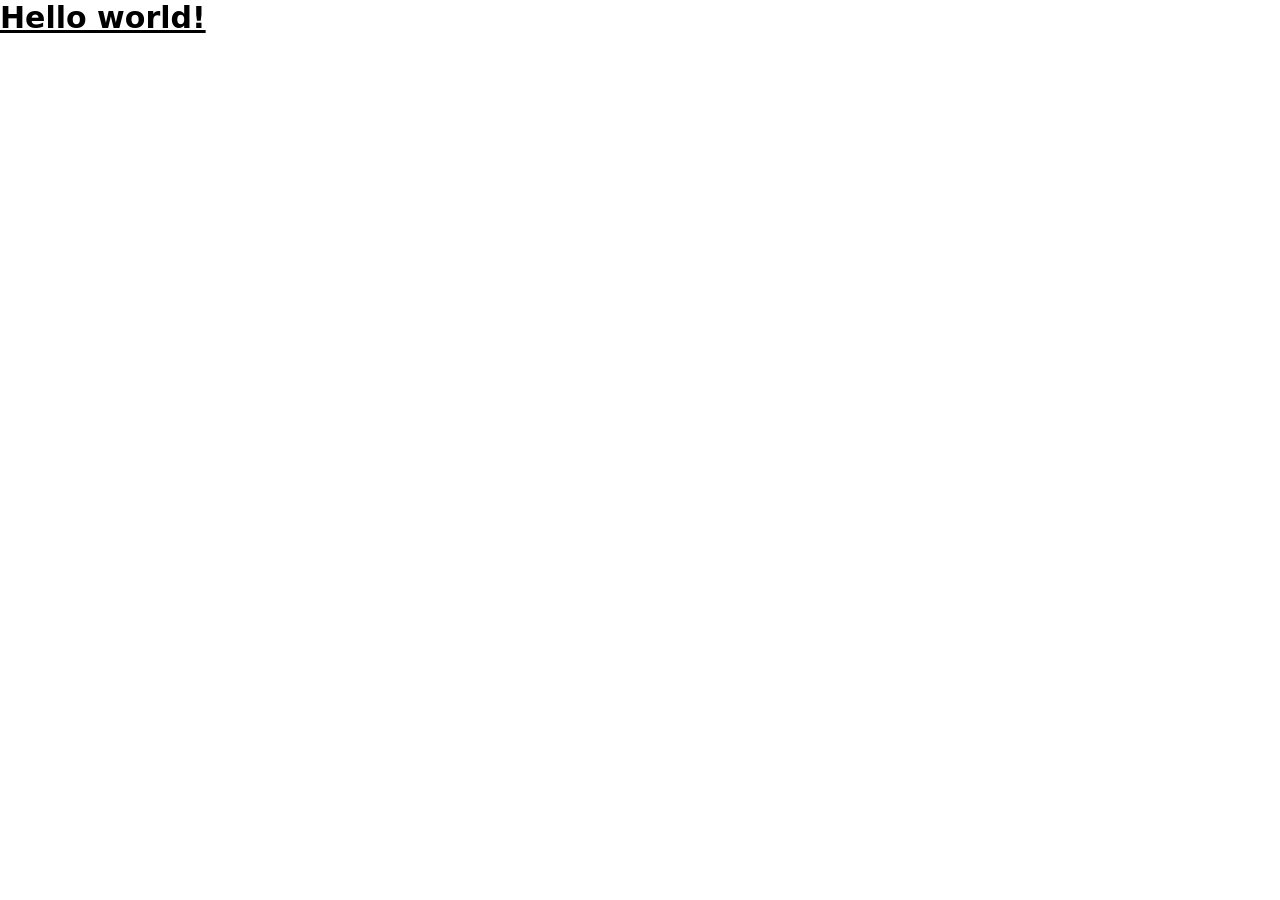
==== index.html @ 419dab5f "first" ====
<!DOCTYPE html>
<html lang="en">

<head>
    <meta charset="UTF-8">
    <meta name="viewport" content="width=device-width, initial-scale=1.0">
    <title>Document</title>
    <link rel="stylesheet" href="./output.css">

</head>

<body>
    <h1 class="text-3xl font-bold underline">
        Hello world!
    </h1>
</body>

</html>
---- output.css ----
/*! tailwindcss v4.1.18 | MIT License | https://tailwindcss.com */
@layer properties;
@layer theme, base, components, utilities;
@layer theme {
  :root, :host {
    --font-sans: ui-sans-serif, system-ui, sans-serif, "Apple Color Emoji",
      "Segoe UI Emoji", "Segoe UI Symbol", "Noto Color Emoji";
    --font-mono: ui-monospace, SFMono-Regular, Menlo, Monaco, Consolas, "Liberation Mono",
      "Courier New", monospace;
    --text-3xl: 1.875rem;
    --text-3xl--line-height: calc(2.25 / 1.875);
    --font-weight-bold: 700;
    --default-font-family: var(--font-sans);
    --default-mono-font-family: var(--font-mono);
  }
}
@layer base {
  *, ::after, ::before, ::backdrop, ::file-selector-button {
    box-sizing: border-box;
    margin: 0;
    padding: 0;
    border: 0 solid;
  }
  html, :host {
    line-height: 1.5;
    -webkit-text-size-adjust: 100%;
    tab-size: 4;
    font-family: var(--default-font-family, ui-sans-serif, system-ui, sans-serif, "Apple Color Emoji", "Segoe UI Emoji", "Segoe UI Symbol", "Noto Color Emoji");
    font-feature-settings: var(--default-font-feature-settings, normal);
    font-variation-settings: var(--default-font-variation-settings, normal);
    -webkit-tap-highlight-color: transparent;
  }
  hr {
    height: 0;
    color: inherit;
    border-top-width: 1px;
  }
  abbr:where([title]) {
    -webkit-text-decoration: underline dotted;
    text-decoration: underline dotted;
  }
  h1, h2, h3, h4, h5, h6 {
    font-size: inherit;
    font-weight: inherit;
  }
  a {
    color: inherit;
    -webkit-text-decoration: inherit;
    text-decoration: inherit;
  }
  b, strong {
    font-weight: bolder;
  }
  code, kbd, samp, pre {
    font-family: var(--default-mono-font-family, ui-monospace, SFMono-Regular, Menlo, Monaco, Consolas, "Liberation Mono", "Courier New", monospace);
    font-feature-settings: var(--default-mono-font-feature-settings, normal);
    font-variation-settings: var(--default-mono-font-variation-settings, normal);
    font-size: 1em;
  }
  small {
    font-size: 80%;
  }
  sub, sup {
    font-size: 75%;
    line-height: 0;
    position: relative;
    vertical-align: baseline;
  }
  sub {
    bottom: -0.25em;
  }
  sup {
    top: -0.5em;
  }
  table {
    text-indent: 0;
    border-color: inherit;
    border-collapse: collapse;
  }
  :-moz-focusring {
    outline: auto;
  }
  progress {
    vertical-align: baseline;
  }
  summary {
    display: list-item;
  }
  ol, ul, menu {
    list-style: none;
  }
  img, svg, video, canvas, audio, iframe, embed, object {
    display: block;
    vertical-align: middle;
  }
  img, video {
    max-width: 100%;
    height: auto;
  }
  button, input, select, optgroup, textarea, ::file-selector-button {
    font: inherit;
    font-feature-settings: inherit;
    font-variation-settings: inherit;
    letter-spacing: inherit;
    color: inherit;
    border-radius: 0;
    background-color: transparent;
    opacity: 1;
  }
  :where(select:is([multiple], [size])) optgroup {
    font-weight: bolder;
  }
  :where(select:is([multiple], [size])) optgroup option {
    padding-inline-start: 20px;
  }
  ::file-selector-button {
    margin-inline-end: 4px;
  }
  ::placeholder {
    opacity: 1;
  }
  @supports (not (-webkit-appearance: -apple-pay-button))  or (contain-intrinsic-size: 1px) {
    ::placeholder {
      color: currentcolor;
      @supports (color: color-mix(in lab, red, red)) {
        color: color-mix(in oklab, currentcolor 50%, transparent);
      }
    }
  }
  textarea {
    resize: vertical;
  }
  ::-webkit-search-decoration {
    -webkit-appearance: none;
  }
  ::-webkit-date-and-time-value {
    min-height: 1lh;
    text-align: inherit;
  }
  ::-webkit-datetime-edit {
    display: inline-flex;
  }
  ::-webkit-datetime-edit-fields-wrapper {
    padding: 0;
  }
  ::-webkit-datetime-edit, ::-webkit-datetime-edit-year-field, ::-webkit-datetime-edit-month-field, ::-webkit-datetime-edit-day-field, ::-webkit-datetime-edit-hour-field, ::-webkit-datetime-edit-minute-field, ::-webkit-datetime-edit-second-field, ::-webkit-datetime-edit-millisecond-field, ::-webkit-datetime-edit-meridiem-field {
    padding-block: 0;
  }
  ::-webkit-calendar-picker-indicator {
    line-height: 1;
  }
  :-moz-ui-invalid {
    box-shadow: none;
  }
  button, input:where([type="button"], [type="reset"], [type="submit"]), ::file-selector-button {
    appearance: button;
  }
  ::-webkit-inner-spin-button, ::-webkit-outer-spin-button {
    height: auto;
  }
  [hidden]:where(:not([hidden="until-found"])) {
    display: none !important;
  }
}
@layer utilities {
  .text-3xl {
    font-size: var(--text-3xl);
    line-height: var(--tw-leading, var(--text-3xl--line-height));
  }
  .font-bold {
    --tw-font-weight: var(--font-weight-bold);
    font-weight: var(--font-weight-bold);
  }
  .underline {
    text-decoration-line: underline;
  }
}
@property --tw-font-weight {
  syntax: "*";
  inherits: false;
}
@layer properties {
  @supports ((-webkit-hyphens: none) and (not (margin-trim: inline))) or ((-moz-orient: inline) and (not (color:rgb(from red r g b)))) {
    *, ::before, ::after, ::backdrop {
      --tw-font-weight: initial;
    }
  }
}
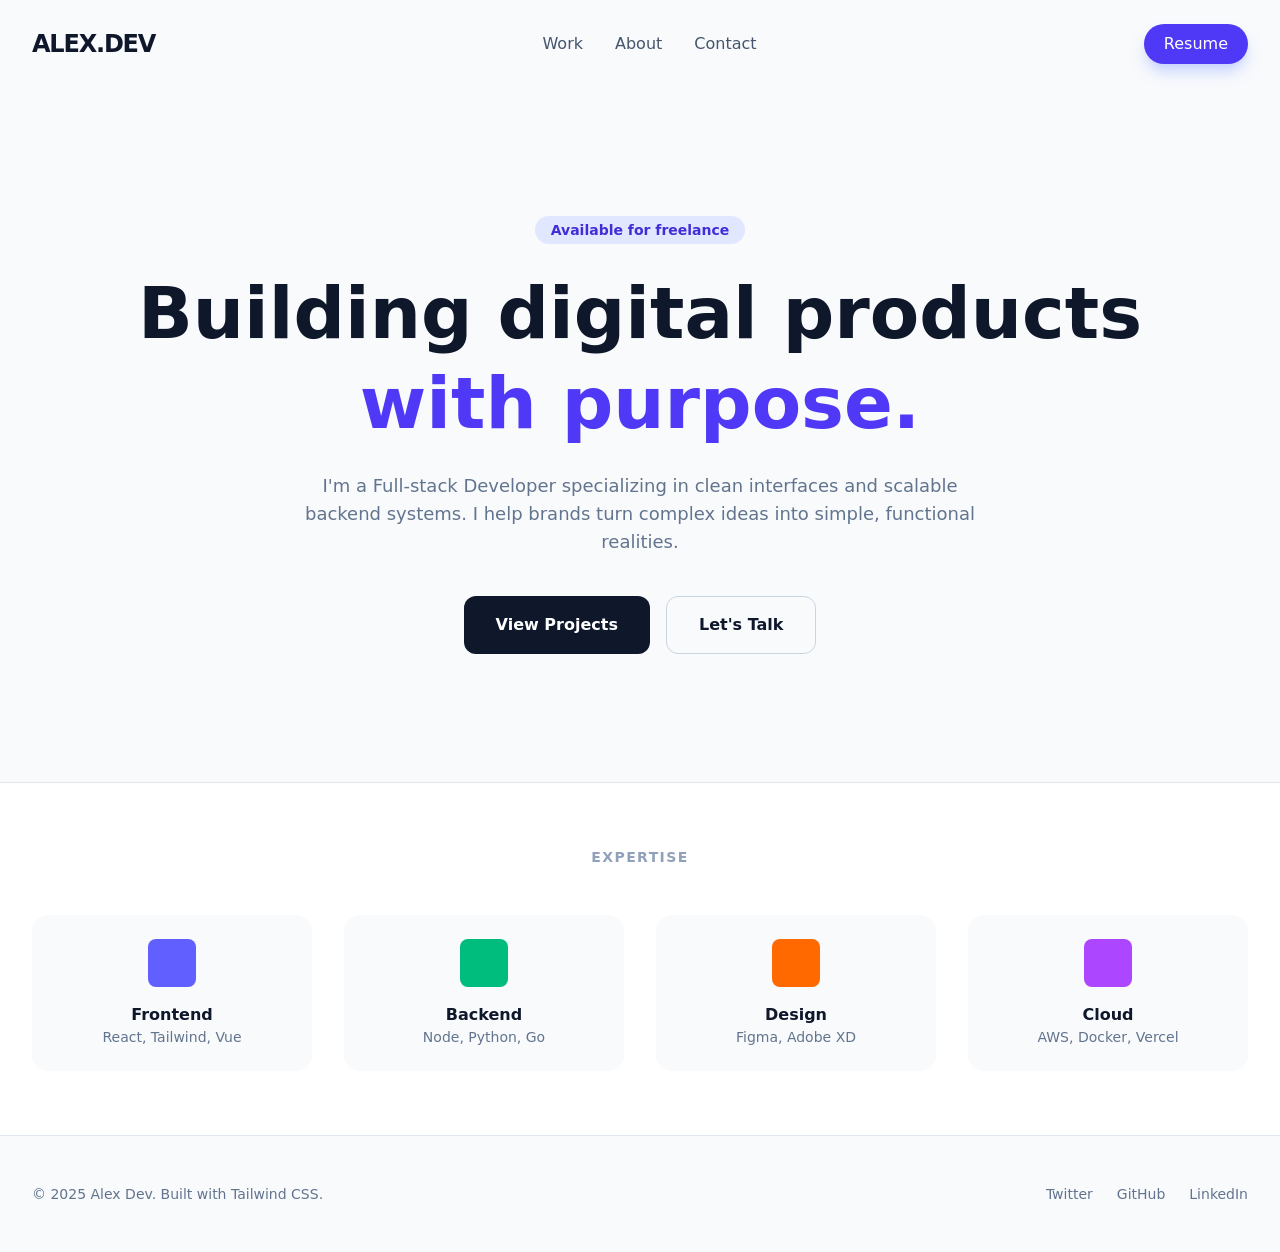
==== commit e64c6ecc: "index home file" ====
--- a/index.html
+++ b/index.html
@@ -4,15 +4,84 @@
 <head>
     <meta charset="UTF-8">
     <meta name="viewport" content="width=device-width, initial-scale=1.0">
-    <title>Document</title>
+    <title>Portfolio | Creative Developer</title>
     <link rel="stylesheet" href="./output.css">
 
 </head>
 
-<body>
-    <h1 class="text-3xl font-bold underline">
-        Hello world!
-    </h1>
+<body class="bg-slate-50 text-slate-900 font-sans">
+
+    <nav class="flex justify-between items-center px-8 py-6 max-w-7xl mx-auto">
+        <div class="text-2xl font-bold tracking-tighter">ALEX.DEV</div>
+        <ul class="hidden md:flex space-x-8 font-medium text-slate-600">
+            <li><a href="#" class="hover:text-indigo-600 transition">Work</a></li>
+            <li><a href="#" class="hover:text-indigo-600 transition">About</a></li>
+            <li><a href="#" class="hover:text-indigo-600 transition">Contact</a></li>
+        </ul>
+        <button
+            class="bg-indigo-600 text-white px-5 py-2 rounded-full hover:bg-indigo-700 transition shadow-lg shadow-indigo-200">
+            Resume
+        </button>
+    </nav>
+
+    <section class="max-w-7xl mx-auto px-8 py-20 lg:py-32 flex flex-col items-center text-center">
+        <span class="bg-indigo-100 text-indigo-700 px-4 py-1 rounded-full text-sm font-semibold mb-6">
+            Available for freelance
+        </span>
+        <h1 class="text-5xl lg:text-7xl font-extrabold mb-6 leading-tight">
+            Building digital products <br /> <span class="text-indigo-600">with purpose.</span>
+        </h1>
+        <p class="text-lg text-slate-500 max-w-2xl mb-10">
+            I'm a Full-stack Developer specializing in clean interfaces and scalable backend systems. I help brands turn
+            complex ideas into simple, functional realities.
+        </p>
+        <div class="flex space-x-4">
+            <button class="bg-slate-900 text-white px-8 py-4 rounded-xl font-bold hover:bg-slate-800 transition">
+                View Projects
+            </button>
+            <button class="border border-slate-300 px-8 py-4 rounded-xl font-bold hover:bg-slate-100 transition">
+                Let's Talk
+            </button>
+        </div>
+    </section>
+
+    <section class="bg-white border-y border-slate-200 py-16">
+        <div class="max-w-7xl mx-auto px-8">
+            <h2 class="text-center text-sm font-bold uppercase tracking-widest text-slate-400 mb-12">Expertise</h2>
+            <div class="grid grid-cols-2 md:grid-cols-4 gap-8">
+                <div class="flex flex-col items-center p-6 bg-slate-50 rounded-2xl hover:shadow-md transition">
+                    <div class="w-12 h-12 bg-indigo-500 rounded-lg mb-4"></div>
+                    <h3 class="font-bold">Frontend</h3>
+                    <p class="text-sm text-slate-500 text-center">React, Tailwind, Vue</p>
+                </div>
+                <div class="flex flex-col items-center p-6 bg-slate-50 rounded-2xl hover:shadow-md transition">
+                    <div class="w-12 h-12 bg-emerald-500 rounded-lg mb-4"></div>
+                    <h3 class="font-bold">Backend</h3>
+                    <p class="text-sm text-slate-500 text-center">Node, Python, Go</p>
+                </div>
+                <div class="flex flex-col items-center p-6 bg-slate-50 rounded-2xl hover:shadow-md transition">
+                    <div class="w-12 h-12 bg-orange-500 rounded-lg mb-4"></div>
+                    <h3 class="font-bold">Design</h3>
+                    <p class="text-sm text-slate-500 text-center">Figma, Adobe XD</p>
+                </div>
+                <div class="flex flex-col items-center p-6 bg-slate-50 rounded-2xl hover:shadow-md transition">
+                    <div class="w-12 h-12 bg-purple-500 rounded-lg mb-4"></div>
+                    <h3 class="font-bold">Cloud</h3>
+                    <p class="text-sm text-slate-500 text-center">AWS, Docker, Vercel</p>
+                </div>
+            </div>
+        </div>
+    </section>
+
+    <footer
+        class="max-w-7xl mx-auto px-8 py-12 flex flex-col md:flex-row justify-between items-center text-slate-500 text-sm">
+        <p>© 2025 Alex Dev. Built with Tailwind CSS.</p>
+        <div class="flex space-x-6 mt-4 md:mt-0">
+            <a href="#" class="hover:text-indigo-600">Twitter</a>
+            <a href="#" class="hover:text-indigo-600">GitHub</a>
+            <a href="#" class="hover:text-indigo-600">LinkedIn</a>
+        </div>
+    </footer>
 </body>
 
 </html>
--- a/output.css
+++ b/output.css
@@ -7,9 +7,51 @@
       "Segoe UI Emoji", "Segoe UI Symbol", "Noto Color Emoji";
     --font-mono: ui-monospace, SFMono-Regular, Menlo, Monaco, Consolas, "Liberation Mono",
       "Courier New", monospace;
+    --color-orange-500: oklch(70.5% 0.213 47.604);
+    --color-emerald-500: oklch(69.6% 0.17 162.48);
+    --color-indigo-100: oklch(93% 0.034 272.788);
+    --color-indigo-200: oklch(87% 0.065 274.039);
+    --color-indigo-500: oklch(58.5% 0.233 277.117);
+    --color-indigo-600: oklch(51.1% 0.262 276.966);
+    --color-indigo-700: oklch(45.7% 0.24 277.023);
+    --color-purple-500: oklch(62.7% 0.265 303.9);
+    --color-slate-50: oklch(98.4% 0.003 247.858);
+    --color-slate-100: oklch(96.8% 0.007 247.896);
+    --color-slate-200: oklch(92.9% 0.013 255.508);
+    --color-slate-300: oklch(86.9% 0.022 252.894);
+    --color-slate-400: oklch(70.4% 0.04 256.788);
+    --color-slate-500: oklch(55.4% 0.046 257.417);
+    --color-slate-600: oklch(44.6% 0.043 257.281);
+    --color-slate-800: oklch(27.9% 0.041 260.031);
+    --color-slate-900: oklch(20.8% 0.042 265.755);
+    --color-white: #fff;
+    --spacing: 0.25rem;
+    --container-2xl: 42rem;
+    --container-7xl: 80rem;
+    --text-sm: 0.875rem;
+    --text-sm--line-height: calc(1.25 / 0.875);
+    --text-lg: 1.125rem;
+    --text-lg--line-height: calc(1.75 / 1.125);
+    --text-2xl: 1.5rem;
+    --text-2xl--line-height: calc(2 / 1.5);
     --text-3xl: 1.875rem;
     --text-3xl--line-height: calc(2.25 / 1.875);
+    --text-5xl: 3rem;
+    --text-5xl--line-height: 1;
+    --text-7xl: 4.5rem;
+    --text-7xl--line-height: 1;
+    --font-weight-medium: 500;
+    --font-weight-semibold: 600;
     --font-weight-bold: 700;
+    --font-weight-extrabold: 800;
+    --tracking-tighter: -0.05em;
+    --tracking-widest: 0.1em;
+    --leading-tight: 1.25;
+    --radius-lg: 0.5rem;
+    --radius-xl: 0.75rem;
+    --radius-2xl: 1rem;
+    --default-transition-duration: 150ms;
+    --default-transition-timing-function: cubic-bezier(0.4, 0, 0.2, 1);
     --default-font-family: var(--font-sans);
     --default-mono-font-family: var(--font-mono);
   }
@@ -163,26 +205,433 @@
   }
 }
 @layer utilities {
-  .text-3xl {
-    font-size: var(--text-3xl);
-    line-height: var(--tw-leading, var(--text-3xl--line-height));
+  .mx-auto {
+    margin-inline: auto;
+  }
+  .mt-4 {
+    margin-top: calc(var(--spacing) * 4);
+  }
+  .mb-4 {
+    margin-bottom: calc(var(--spacing) * 4);
+  }
+  .mb-6 {
+    margin-bottom: calc(var(--spacing) * 6);
+  }
+  .mb-10 {
+    margin-bottom: calc(var(--spacing) * 10);
+  }
+  .mb-12 {
+    margin-bottom: calc(var(--spacing) * 12);
+  }
+  .flex {
+    display: flex;
+  }
+  .grid {
+    display: grid;
+  }
+  .hidden {
+    display: none;
+  }
+  .h-12 {
+    height: calc(var(--spacing) * 12);
+  }
+  .w-12 {
+    width: calc(var(--spacing) * 12);
+  }
+  .max-w-2xl {
+    max-width: var(--container-2xl);
+  }
+  .max-w-7xl {
+    max-width: var(--container-7xl);
+  }
+  .grid-cols-2 {
+    grid-template-columns: repeat(2, minmax(0, 1fr));
+  }
+  .flex-col {
+    flex-direction: column;
+  }
+  .items-center {
+    align-items: center;
+  }
+  .justify-between {
+    justify-content: space-between;
+  }
+  .gap-8 {
+    gap: calc(var(--spacing) * 8);
+  }
+  .space-x-4 {
+    :where(& > :not(:last-child)) {
+      --tw-space-x-reverse: 0;
+      margin-inline-start: calc(calc(var(--spacing) * 4) * var(--tw-space-x-reverse));
+      margin-inline-end: calc(calc(var(--spacing) * 4) * calc(1 - var(--tw-space-x-reverse)));
+    }
+  }
+  .space-x-6 {
+    :where(& > :not(:last-child)) {
+      --tw-space-x-reverse: 0;
+      margin-inline-start: calc(calc(var(--spacing) * 6) * var(--tw-space-x-reverse));
+      margin-inline-end: calc(calc(var(--spacing) * 6) * calc(1 - var(--tw-space-x-reverse)));
+    }
+  }
+  .space-x-8 {
+    :where(& > :not(:last-child)) {
+      --tw-space-x-reverse: 0;
+      margin-inline-start: calc(calc(var(--spacing) * 8) * var(--tw-space-x-reverse));
+      margin-inline-end: calc(calc(var(--spacing) * 8) * calc(1 - var(--tw-space-x-reverse)));
+    }
+  }
+  .rounded-2xl {
+    border-radius: var(--radius-2xl);
+  }
+  .rounded-full {
+    border-radius: calc(infinity * 1px);
+  }
+  .rounded-lg {
+    border-radius: var(--radius-lg);
+  }
+  .rounded-xl {
+    border-radius: var(--radius-xl);
+  }
+  .border {
+    border-style: var(--tw-border-style);
+    border-width: 1px;
+  }
+  .border-y {
+    border-block-style: var(--tw-border-style);
+    border-block-width: 1px;
+  }
+  .border-slate-200 {
+    border-color: var(--color-slate-200);
+  }
+  .border-slate-300 {
+    border-color: var(--color-slate-300);
+  }
+  .bg-emerald-500 {
+    background-color: var(--color-emerald-500);
+  }
+  .bg-indigo-100 {
+    background-color: var(--color-indigo-100);
+  }
+  .bg-indigo-500 {
+    background-color: var(--color-indigo-500);
+  }
+  .bg-indigo-600 {
+    background-color: var(--color-indigo-600);
+  }
+  .bg-orange-500 {
+    background-color: var(--color-orange-500);
+  }
+  .bg-purple-500 {
+    background-color: var(--color-purple-500);
+  }
+  .bg-slate-50 {
+    background-color: var(--color-slate-50);
+  }
+  .bg-slate-900 {
+    background-color: var(--color-slate-900);
+  }
+  .bg-white {
+    background-color: var(--color-white);
+  }
+  .p-6 {
+    padding: calc(var(--spacing) * 6);
+  }
+  .px-4 {
+    padding-inline: calc(var(--spacing) * 4);
+  }
+  .px-5 {
+    padding-inline: calc(var(--spacing) * 5);
+  }
+  .px-8 {
+    padding-inline: calc(var(--spacing) * 8);
+  }
+  .py-1 {
+    padding-block: calc(var(--spacing) * 1);
+  }
+  .py-2 {
+    padding-block: calc(var(--spacing) * 2);
+  }
+  .py-4 {
+    padding-block: calc(var(--spacing) * 4);
+  }
+  .py-6 {
+    padding-block: calc(var(--spacing) * 6);
+  }
+  .py-12 {
+    padding-block: calc(var(--spacing) * 12);
+  }
+  .py-16 {
+    padding-block: calc(var(--spacing) * 16);
+  }
+  .py-20 {
+    padding-block: calc(var(--spacing) * 20);
+  }
+  .text-center {
+    text-align: center;
+  }
+  .font-sans {
+    font-family: var(--font-sans);
+  }
+  .text-2xl {
+    font-size: var(--text-2xl);
+    line-height: var(--tw-leading, var(--text-2xl--line-height));
+  }
+  .text-5xl {
+    font-size: var(--text-5xl);
+    line-height: var(--tw-leading, var(--text-5xl--line-height));
+  }
+  .text-lg {
+    font-size: var(--text-lg);
+    line-height: var(--tw-leading, var(--text-lg--line-height));
+  }
+  .text-sm {
+    font-size: var(--text-sm);
+    line-height: var(--tw-leading, var(--text-sm--line-height));
+  }
+  .leading-tight {
+    --tw-leading: var(--leading-tight);
+    line-height: var(--leading-tight);
   }
   .font-bold {
     --tw-font-weight: var(--font-weight-bold);
     font-weight: var(--font-weight-bold);
   }
-  .underline {
-    text-decoration-line: underline;
-  }
+  .font-extrabold {
+    --tw-font-weight: var(--font-weight-extrabold);
+    font-weight: var(--font-weight-extrabold);
+  }
+  .font-medium {
+    --tw-font-weight: var(--font-weight-medium);
+    font-weight: var(--font-weight-medium);
+  }
+  .font-semibold {
+    --tw-font-weight: var(--font-weight-semibold);
+    font-weight: var(--font-weight-semibold);
+  }
+  .tracking-tighter {
+    --tw-tracking: var(--tracking-tighter);
+    letter-spacing: var(--tracking-tighter);
+  }
+  .tracking-widest {
+    --tw-tracking: var(--tracking-widest);
+    letter-spacing: var(--tracking-widest);
+  }
+  .text-indigo-600 {
+    color: var(--color-indigo-600);
+  }
+  .text-indigo-700 {
+    color: var(--color-indigo-700);
+  }
+  .text-slate-400 {
+    color: var(--color-slate-400);
+  }
+  .text-slate-500 {
+    color: var(--color-slate-500);
+  }
+  .text-slate-600 {
+    color: var(--color-slate-600);
+  }
+  .text-slate-900 {
+    color: var(--color-slate-900);
+  }
+  .text-white {
+    color: var(--color-white);
+  }
+  .uppercase {
+    text-transform: uppercase;
+  }
+  .shadow-lg {
+    --tw-shadow: 0 10px 15px -3px var(--tw-shadow-color, rgb(0 0 0 / 0.1)), 0 4px 6px -4px var(--tw-shadow-color, rgb(0 0 0 / 0.1));
+    box-shadow: var(--tw-inset-shadow), var(--tw-inset-ring-shadow), var(--tw-ring-offset-shadow), var(--tw-ring-shadow), var(--tw-shadow);
+  }
+  .shadow-indigo-200 {
+    --tw-shadow-color: oklch(87% 0.065 274.039);
+    @supports (color: color-mix(in lab, red, red)) {
+      --tw-shadow-color: color-mix(in oklab, var(--color-indigo-200) var(--tw-shadow-alpha), transparent);
+    }
+  }
+  .transition {
+    transition-property: color, background-color, border-color, outline-color, text-decoration-color, fill, stroke, --tw-gradient-from, --tw-gradient-via, --tw-gradient-to, opacity, box-shadow, transform, translate, scale, rotate, filter, -webkit-backdrop-filter, backdrop-filter, display, content-visibility, overlay, pointer-events;
+    transition-timing-function: var(--tw-ease, var(--default-transition-timing-function));
+    transition-duration: var(--tw-duration, var(--default-transition-duration));
+  }
+  .hover\:bg-indigo-700 {
+    &:hover {
+      @media (hover: hover) {
+        background-color: var(--color-indigo-700);
+      }
+    }
+  }
+  .hover\:bg-slate-100 {
+    &:hover {
+      @media (hover: hover) {
+        background-color: var(--color-slate-100);
+      }
+    }
+  }
+  .hover\:bg-slate-800 {
+    &:hover {
+      @media (hover: hover) {
+        background-color: var(--color-slate-800);
+      }
+    }
+  }
+  .hover\:text-indigo-600 {
+    &:hover {
+      @media (hover: hover) {
+        color: var(--color-indigo-600);
+      }
+    }
+  }
+  .hover\:shadow-md {
+    &:hover {
+      @media (hover: hover) {
+        --tw-shadow: 0 4px 6px -1px var(--tw-shadow-color, rgb(0 0 0 / 0.1)), 0 2px 4px -2px var(--tw-shadow-color, rgb(0 0 0 / 0.1));
+        box-shadow: var(--tw-inset-shadow), var(--tw-inset-ring-shadow), var(--tw-ring-offset-shadow), var(--tw-ring-shadow), var(--tw-shadow);
+      }
+    }
+  }
+  .md\:mt-0 {
+    @media (width >= 48rem) {
+      margin-top: calc(var(--spacing) * 0);
+    }
+  }
+  .md\:flex {
+    @media (width >= 48rem) {
+      display: flex;
+    }
+  }
+  .md\:grid-cols-4 {
+    @media (width >= 48rem) {
+      grid-template-columns: repeat(4, minmax(0, 1fr));
+    }
+  }
+  .md\:flex-row {
+    @media (width >= 48rem) {
+      flex-direction: row;
+    }
+  }
+  .lg\:py-32 {
+    @media (width >= 64rem) {
+      padding-block: calc(var(--spacing) * 32);
+    }
+  }
+  .lg\:text-7xl {
+    @media (width >= 64rem) {
+      font-size: var(--text-7xl);
+      line-height: var(--tw-leading, var(--text-7xl--line-height));
+    }
+  }
+}
+@property --tw-space-x-reverse {
+  syntax: "*";
+  inherits: false;
+  initial-value: 0;
+}
+@property --tw-border-style {
+  syntax: "*";
+  inherits: false;
+  initial-value: solid;
+}
+@property --tw-leading {
+  syntax: "*";
+  inherits: false;
 }
 @property --tw-font-weight {
   syntax: "*";
   inherits: false;
+}
+@property --tw-tracking {
+  syntax: "*";
+  inherits: false;
+}
+@property --tw-shadow {
+  syntax: "*";
+  inherits: false;
+  initial-value: 0 0 #0000;
+}
+@property --tw-shadow-color {
+  syntax: "*";
+  inherits: false;
+}
+@property --tw-shadow-alpha {
+  syntax: "<percentage>";
+  inherits: false;
+  initial-value: 100%;
+}
+@property --tw-inset-shadow {
+  syntax: "*";
+  inherits: false;
+  initial-value: 0 0 #0000;
+}
+@property --tw-inset-shadow-color {
+  syntax: "*";
+  inherits: false;
+}
+@property --tw-inset-shadow-alpha {
+  syntax: "<percentage>";
+  inherits: false;
+  initial-value: 100%;
+}
+@property --tw-ring-color {
+  syntax: "*";
+  inherits: false;
+}
+@property --tw-ring-shadow {
+  syntax: "*";
+  inherits: false;
+  initial-value: 0 0 #0000;
+}
+@property --tw-inset-ring-color {
+  syntax: "*";
+  inherits: false;
+}
+@property --tw-inset-ring-shadow {
+  syntax: "*";
+  inherits: false;
+  initial-value: 0 0 #0000;
+}
+@property --tw-ring-inset {
+  syntax: "*";
+  inherits: false;
+}
+@property --tw-ring-offset-width {
+  syntax: "<length>";
+  inherits: false;
+  initial-value: 0px;
+}
+@property --tw-ring-offset-color {
+  syntax: "*";
+  inherits: false;
+  initial-value: #fff;
+}
+@property --tw-ring-offset-shadow {
+  syntax: "*";
+  inherits: false;
+  initial-value: 0 0 #0000;
 }
 @layer properties {
   @supports ((-webkit-hyphens: none) and (not (margin-trim: inline))) or ((-moz-orient: inline) and (not (color:rgb(from red r g b)))) {
     *, ::before, ::after, ::backdrop {
+      --tw-space-x-reverse: 0;
+      --tw-border-style: solid;
+      --tw-leading: initial;
       --tw-font-weight: initial;
-    }
-  }
-}
+      --tw-tracking: initial;
+      --tw-shadow: 0 0 #0000;
+      --tw-shadow-color: initial;
+      --tw-shadow-alpha: 100%;
+      --tw-inset-shadow: 0 0 #0000;
+      --tw-inset-shadow-color: initial;
+      --tw-inset-shadow-alpha: 100%;
+      --tw-ring-color: initial;
+      --tw-ring-shadow: 0 0 #0000;
+      --tw-inset-ring-color: initial;
+      --tw-inset-ring-shadow: 0 0 #0000;
+      --tw-ring-inset: initial;
+      --tw-ring-offset-width: 0px;
+      --tw-ring-offset-color: #fff;
+      --tw-ring-offset-shadow: 0 0 #0000;
+    }
+  }
+}
